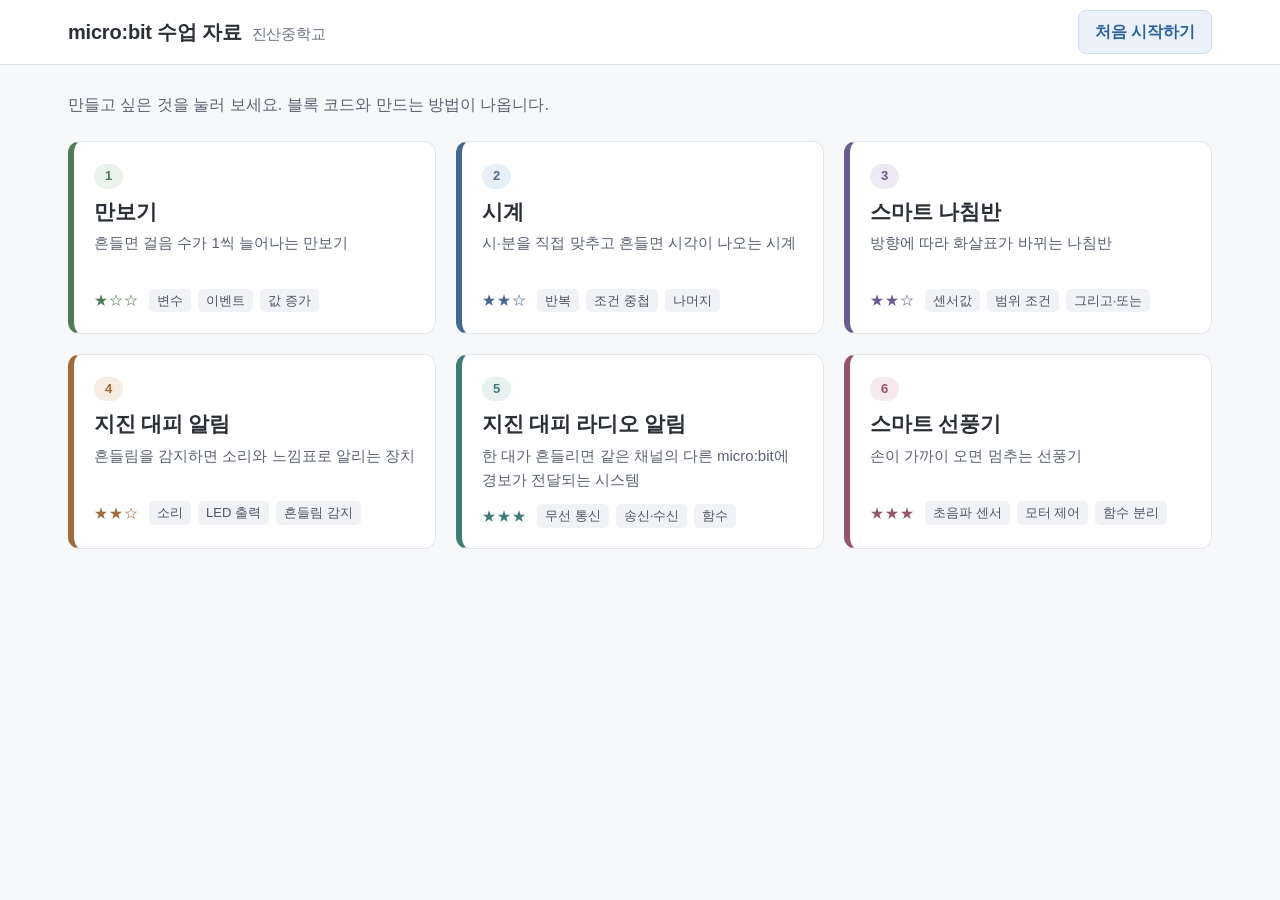
==== index.html @ 0a80237f "Add micro:bit class materials site (home + 6 projects) 정적 사이트 하나로 수업에서 만든 6개 프로젝트의 블록 코드와 만드는 법을 학생이" ====
<!DOCTYPE html>
<html lang="ko">
<head>
<meta charset="utf-8">
<meta name="viewport" content="width=1200">
<title>micro:bit 수업 자료</title>
<meta name="description" content="micro:bit 코딩 수업에서 만든 6개 프로젝트의 블록 코드와 만드는 법">
<link rel="stylesheet" href="style.css">
</head>
<body>

<header class="site-header">
  <div class="wrap">
    <a class="site-title" href="index.html">micro:bit 수업 자료<span class="sub">진산중학교</span></a>
    <a class="header-link" href="step.html">처음 시작하기</a>
  </div>
</header>

<main class="home-main">
  <div class="wrap">
    <p class="home-lead">만들고 싶은 것을 눌러 보세요. 블록 코드와 만드는 방법이 나옵니다.</p>

    <div class="card-grid">

      <a class="card c1" href="p1-pedometer.html">
        <span class="card-num">1</span>
        <h2 class="card-title">만보기</h2>
        <p class="card-desc">흔들면 걸음 수가 1씩 늘어나는 만보기</p>
        <p class="card-meta">
          <span class="level" aria-label="난이도 3단계 중 1단계">★☆☆</span>
          <span class="tag">변수</span>
          <span class="tag">이벤트</span>
          <span class="tag">값 증가</span>
        </p>
      </a>

      <a class="card c2" href="p2-clock.html">
        <span class="card-num">2</span>
        <h2 class="card-title">시계</h2>
        <p class="card-desc">시·분을 직접 맞추고 흔들면 시각이 나오는 시계</p>
        <p class="card-meta">
          <span class="level" aria-label="난이도 3단계 중 2단계">★★☆</span>
          <span class="tag">반복</span>
          <span class="tag">조건 중첩</span>
          <span class="tag">나머지</span>
        </p>
      </a>

      <a class="card c3" href="p3-compass.html">
        <span class="card-num">3</span>
        <h2 class="card-title">스마트 나침반</h2>
        <p class="card-desc">방향에 따라 화살표가 바뀌는 나침반</p>
        <p class="card-meta">
          <span class="level" aria-label="난이도 3단계 중 2단계">★★☆</span>
          <span class="tag">센서값</span>
          <span class="tag">범위 조건</span>
          <span class="tag">그리고·또는</span>
        </p>
      </a>

      <a class="card c4" href="p4-quake.html">
        <span class="card-num">4</span>
        <h2 class="card-title">지진 대피 알림</h2>
        <p class="card-desc">흔들림을 감지하면 소리와 느낌표로 알리는 장치</p>
        <p class="card-meta">
          <span class="level" aria-label="난이도 3단계 중 2단계">★★☆</span>
          <span class="tag">소리</span>
          <span class="tag">LED 출력</span>
          <span class="tag">흔들림 감지</span>
        </p>
      </a>

      <a class="card c5" href="p5-quake-radio.html">
        <span class="card-num">5</span>
        <h2 class="card-title">지진 대피 라디오 알림</h2>
        <p class="card-desc">한 대가 흔들리면 같은 채널의 다른 micro:bit에 경보가 전달되는 시스템</p>
        <p class="card-meta">
          <span class="level" aria-label="난이도 3단계 중 3단계">★★★</span>
          <span class="tag">무선 통신</span>
          <span class="tag">송신·수신</span>
          <span class="tag">함수</span>
        </p>
      </a>

      <a class="card c6" href="p6-fan.html">
        <span class="card-num">6</span>
        <h2 class="card-title">스마트 선풍기</h2>
        <p class="card-desc">손이 가까이 오면 멈추는 선풍기</p>
        <p class="card-meta">
          <span class="level" aria-label="난이도 3단계 중 3단계">★★★</span>
          <span class="tag">초음파 센서</span>
          <span class="tag">모터 제어</span>
          <span class="tag">함수 분리</span>
        </p>
      </a>

    </div>
  </div>
</main>

<script src="script.js"></script>
</body>
</html>
---- style.css ----
@charset "utf-8";

/* ============================================================
   micro:bit 수업 자료 — 공통 스타일
   PC 브라우저 전용. 외부 폰트/CDN 사용 안 함.
   ============================================================ */

/* ---------- 기본값 초기화 ---------- */
*, *::before, *::after { box-sizing: border-box; }

html { -webkit-text-size-adjust: 100%; }

body {
  margin: 0;
  font-family: -apple-system, BlinkMacSystemFont, "Apple SD Gothic Neo",
               "Malgun Gothic", "맑은 고딕", "Noto Sans KR", "Segoe UI", sans-serif;
  font-size: 17px;
  line-height: 1.75;
  color: #2b2f36;
  background: #f7f8fa;
}

h1, h2, h3 { line-height: 1.35; margin: 0; }
p { margin: 0 0 0.8em; }
p:last-child { margin-bottom: 0; }
ul { margin: 0; padding-left: 1.3em; }
li { margin-bottom: 0.35em; }
li:last-child { margin-bottom: 0; }
img { max-width: 100%; display: block; }
a { color: #2f6199; }

/* ---------- 공통 레이아웃 ---------- */
.wrap {
  max-width: 1200px;
  margin: 0 auto;
  padding: 0 28px;
}

.site-header {
  background: #fff;
  border-bottom: 1px solid #e3e6ec;
}

.site-header .wrap {
  display: flex;
  align-items: center;
  justify-content: space-between;
  gap: 20px;
  min-height: 64px;
}

.site-title {
  font-size: 20px;
  font-weight: 700;
  letter-spacing: -0.01em;
  color: #2b2f36;
  text-decoration: none;
}

.site-title .sub {
  font-weight: 400;
  font-size: 15px;
  color: #6b7280;
  margin-left: 10px;
}

.header-link {
  font-size: 16px;
  font-weight: 600;
  text-decoration: none;
  color: #2f6199;
  background: #eaf1fa;
  border: 1px solid #cfdff2;
  border-radius: 8px;
  padding: 7px 16px;
  white-space: nowrap;
}

.header-link:hover { background: #dfeaf7; }

/* ============================================================
   홈 — 프로젝트 카드 3열 x 2행
   ============================================================ */
.home-main { padding: 26px 0 36px; }

.home-lead {
  margin: 0 0 22px;
  font-size: 16px;
  color: #5b6270;
}

.card-grid {
  display: grid;
  grid-template-columns: repeat(3, 1fr);
  gap: 20px;
}

.card {
  display: block;
  text-decoration: none;
  color: inherit;
  background: #fff;
  border: 1px solid #e3e6ec;
  border-left: 6px solid var(--accent, #9aa2ad);
  border-radius: 12px;
  padding: 18px 20px 20px;
}

.card:hover {
  border-color: var(--accent, #9aa2ad);
  border-left-color: var(--accent, #9aa2ad);
  background: var(--tint, #fafbfc);
}

.card-num {
  display: inline-block;
  font-size: 13px;
  font-weight: 700;
  color: var(--accent, #555);
  background: var(--tint, #f0f2f5);
  border-radius: 20px;
  padding: 1px 11px;
  margin-bottom: 9px;
}

.card-title {
  font-size: 21px;
  font-weight: 700;
  margin: 0 0 5px;
  letter-spacing: -0.01em;
}

.card-desc {
  font-size: 15px;
  line-height: 1.6;
  color: #5b6270;
  margin: 0 0 12px;
  min-height: 3em;
}

.card-meta {
  display: flex;
  align-items: center;
  flex-wrap: wrap;
  gap: 7px;
}

.level {
  font-size: 14px;
  letter-spacing: 1px;
  color: var(--accent, #555);
  margin-right: 3px;
}

.tag {
  font-size: 13px;
  line-height: 1.5;
  color: #4b5563;
  background: #f0f2f5;
  border-radius: 5px;
  padding: 2px 8px;
}

/* ============================================================
   상세 페이지
   ============================================================ */
.detail-main { padding: 24px 0 60px; }

.crumb { margin-bottom: 14px; }

.crumb a {
  font-size: 15px;
  text-decoration: none;
  color: #4b5563;
  background: #fff;
  border: 1px solid #dfe3ea;
  border-radius: 8px;
  padding: 6px 14px;
  display: inline-block;
}

.crumb a:hover { background: #f0f2f5; }

.page-head {
  border-left: 6px solid var(--accent, #9aa2ad);
  background: #fff;
  border-radius: 12px;
  border-top: 1px solid #e3e6ec;
  border-right: 1px solid #e3e6ec;
  border-bottom: 1px solid #e3e6ec;
  padding: 20px 26px 22px;
  margin-bottom: 24px;
}

.page-head h1 {
  font-size: 30px;
  letter-spacing: -0.02em;
  margin-bottom: 6px;
}

.page-head .level { font-size: 17px; }

.page-head .head-meta {
  display: flex;
  align-items: center;
  flex-wrap: wrap;
  gap: 7px;
  margin-bottom: 12px;
}

.page-head p { font-size: 17px; color: #3f4652; }

/* --- 2단 레이아웃 --- */
.layout {
  display: grid;
  grid-template-columns: minmax(0, 1.6fr) minmax(0, 1fr);
  gap: 24px;
  align-items: start;
}

/* 가로로 넓은 이미지: 2단 무시하고 전체 폭 */
.layout--wide { grid-template-columns: minmax(0, 1fr); }

.layout--wide .col-info {
  display: grid;
  grid-template-columns: repeat(3, minmax(0, 1fr));
  gap: 24px;
  align-items: start;
}

.col-code, .col-info { min-width: 0; }

.col-info > .box + .box { margin-top: 24px; }
.layout--wide .col-info > .box + .box { margin-top: 0; }

/* 정보 박스가 2개일 때 (전체폭 레이아웃) */
.layout--wide .col-info--two { grid-template-columns: repeat(2, minmax(0, 1fr)); }

/* --- 박스 --- */
.box {
  background: #fff;
  border: 1px solid #e3e6ec;
  border-radius: 12px;
  padding: 18px 22px 20px;
}

.box > h2 {
  font-size: 19px;
  letter-spacing: -0.01em;
  margin: 0 0 12px;
  padding-bottom: 9px;
  border-bottom: 2px solid var(--tint, #eef0f4);
}

.box--full { margin-bottom: 24px; }

/* 주의점 강조 박스 */
.box--note {
  background: #fff8e8;
  border-color: #f0dca8;
}

.box--note > h2 {
  border-bottom-color: #f0dca8;
  color: #8a6416;
}

.box--note > h2::before {
  content: "⚠";
  margin-right: 8px;
}

/* --- 조작표 --- */
table.controls {
  width: 100%;
  border-collapse: collapse;
  font-size: 16px;
}

table.controls th, table.controls td {
  text-align: left;
  vertical-align: top;
  padding: 9px 10px;
  border-bottom: 1px solid #eceef2;
}

table.controls tr:last-child th,
table.controls tr:last-child td { border-bottom: 0; }

table.controls th {
  width: 38%;
  font-weight: 700;
  color: #2b2f36;
  white-space: nowrap;
}

table.controls td { color: #454b56; }

/* --- 이미지 / 라이트박스 트리거 --- */
.shot {
  margin: 0;
  border: 1px solid #e6e8ee;
  border-radius: 10px;
  background: #fbfcfd;
  padding: 10px;
  cursor: zoom-in;
}

.shot img { margin: 0 auto; border-radius: 4px; }

.shot figcaption {
  font-size: 14px;
  color: #6b7280;
  text-align: center;
  margin-top: 9px;
}

.zoom-hint {
  font-size: 14px;
  color: #6b7280;
  margin: 0 0 10px;
}

.zoom-hint::before { content: "🔍"; margin-right: 6px; }

/* 연결 순서 사진 */
.photo-steps { display: grid; gap: 20px; }

.photo-steps .shot img { max-height: 520px; width: auto; }

/* 따라하기 단계 (가로 3칸). 사진 크기가 제각각이라 높이를 맞춰 준다. */
.guide-steps {
  display: grid;
  grid-template-columns: repeat(3, minmax(0, 1fr));
  gap: 20px;
  align-items: start;
}

.guide-steps .shot { display: flex; flex-direction: column; }

/* 세 장의 크기가 제각각이라 높이를 고정해 캡션 줄을 맞춘다 */
.guide-steps .shot img {
  height: 300px;
  width: 100%;
  object-fit: contain;
  margin: 0 auto;
}

.step-no {
  display: inline-block;
  font-size: 13px;
  font-weight: 700;
  color: #fff;
  background: var(--accent, #666);
  border-radius: 20px;
  padding: 1px 10px;
  margin-right: 6px;
}

/* --- MakeCode 버튼 --- */
.makecode {
  margin-top: 16px;
  display: flex;
  flex-wrap: wrap;
  gap: 10px;
}

.btn {
  font-family: inherit;
  font-size: 15px;
  font-weight: 600;
  line-height: 1.4;
  text-decoration: none;
  color: #333a44;
  background: #fff;
  border: 1px solid #d3d8e0;
  border-radius: 8px;
  padding: 9px 16px;
  cursor: pointer;
}

.btn:hover { background: #f0f2f5; }

.btn--primary {
  color: #fff;
  background: #4a6fa5;
  border-color: #41628f;
}

.btn--primary:hover { background: #41628f; }

.makecode-msg {
  width: 100%;
  font-size: 15px;
  color: #8a6416;
  background: #fff8e8;
  border: 1px solid #f0dca8;
  border-radius: 8px;
  padding: 10px 14px;
  margin: 0;
}

.makecode-embed { width: 100%; margin-top: 4px; }

.makecode-embed iframe {
  width: 100%;
  height: 620px;
  border: 1px solid #d3d8e0;
  border-radius: 8px;
  background: #fff;
}

/* ============================================================
   라이트박스
   ============================================================ */
.lightbox {
  position: fixed;
  inset: 0;
  z-index: 100;
  background: rgba(17, 20, 26, 0.92);
  overflow: auto;          /* 배선도처럼 화면보다 큰 이미지도 스크롤 */
  cursor: zoom-out;
  padding: 56px 24px 40px;
}

.lightbox[hidden] { display: none; }

.lightbox img {
  display: block;
  margin: 0 auto;
  max-width: none;          /* 원본 크기 */
  background: #fff;
  border-radius: 4px;
}

.lightbox-close {
  position: fixed;
  top: 14px;
  right: 20px;
  font-family: inherit;
  font-size: 15px;
  font-weight: 600;
  color: #fff;
  background: rgba(255, 255, 255, 0.16);
  border: 1px solid rgba(255, 255, 255, 0.4);
  border-radius: 8px;
  padding: 8px 16px;
  cursor: pointer;
}

.lightbox-close:hover { background: rgba(255, 255, 255, 0.28); }

body.lb-open { overflow: hidden; }

/* ============================================================
   프로젝트별 색 (채도 낮게)
   ============================================================ */
.c1 { --accent: #4f7d55; --tint: #eaf2eb; }  /* 만보기   */
.c2 { --accent: #46688f; --tint: #e9eff6; }  /* 시계     */
.c3 { --accent: #6a5c8c; --tint: #eeeaf5; }  /* 나침반   */
.c4 { --accent: #a06a3c; --tint: #f6ece1; }  /* 지진알림 */
.c5 { --accent: #3f7c78; --tint: #e6f1f0; }  /* 라디오   */
.c6 { --accent: #94566c; --tint: #f6e9ee; }  /* 선풍기   */
.c0 { --accent: #5b6270; --tint: #eef0f3; }  /* 시작하기 */

/* ============================================================
   인쇄 — A4 학습지
   ============================================================ */
@media print {
  @page { size: A4 portrait; margin: 14mm 12mm; }

  body {
    background: #fff;
    font-size: 11pt;
    line-height: 1.55;
    color: #000;
  }

  .wrap { max-width: none; padding: 0; }

  /* 화면 전용 요소 숨김 */
  .site-header,
  .crumb,
  .makecode,
  .makecode-embed,
  .zoom-hint,
  .lightbox,
  .lightbox-close,
  .home-lead { display: none !important; }

  /* 2단 -> 1단 */
  .layout,
  .layout--wide .col-info,
  .layout--wide .col-info--two {
    display: block;
  }

  .col-info > .box + .box,
  .layout--wide .col-info > .box + .box { margin-top: 10pt; }

  .col-code { margin-bottom: 10pt; }

  .page-head,
  .box,
  .shot,
  .photo-steps .shot,
  table.controls tr {
    break-inside: avoid;
    page-break-inside: avoid;
  }

  .page-head {
    border: 0;
    border-left: 3pt solid #666;
    border-radius: 0;
    padding: 0 0 8pt 8pt;
    margin-bottom: 10pt;
  }

  .page-head h1 { font-size: 19pt; }

  .box {
    border: 1pt solid #b9bec7;
    border-radius: 0;
    padding: 8pt 10pt;
    margin-bottom: 10pt;
  }

  .box--note { background: #f4f4f4; }

  .box > h2 { font-size: 12.5pt; border-bottom: 1pt solid #b9bec7; }

  .shot { border: 0; padding: 0; background: none; }

  /* 이미지가 페이지를 넘기지 않도록 높이 제한 */
  .shot img { max-height: 150mm; width: auto; margin: 0 auto; }

  .photo-steps .shot img { max-height: 95mm; }

  /* 선풍기(6번)는 배선도 + 연결 사진 + 블록 코드가 모두 들어가 분량이 많다.
     인쇄할 때만 이미지를 조금 줄이고, 연결 사진 3장을 한 줄에 나란히 놓는다. */
  .c6 .shot img { max-height: 120mm; }

  .c6 .photo-steps {
    display: grid;
    grid-template-columns: repeat(3, minmax(0, 1fr));
    gap: 6pt;
  }

  .c6 .photo-steps .shot img { max-height: 55mm; }

  .c6 .photo-steps figcaption { font-size: 8.5pt; line-height: 1.4; }

  .guide-steps { gap: 6pt; }
  .guide-steps .shot img { height: 48mm; width: 100%; object-fit: contain; }
  .guide-steps figcaption { font-size: 8.5pt; line-height: 1.4; }

  a { color: #000; text-decoration: none; }

  .card-grid { display: block; }
}
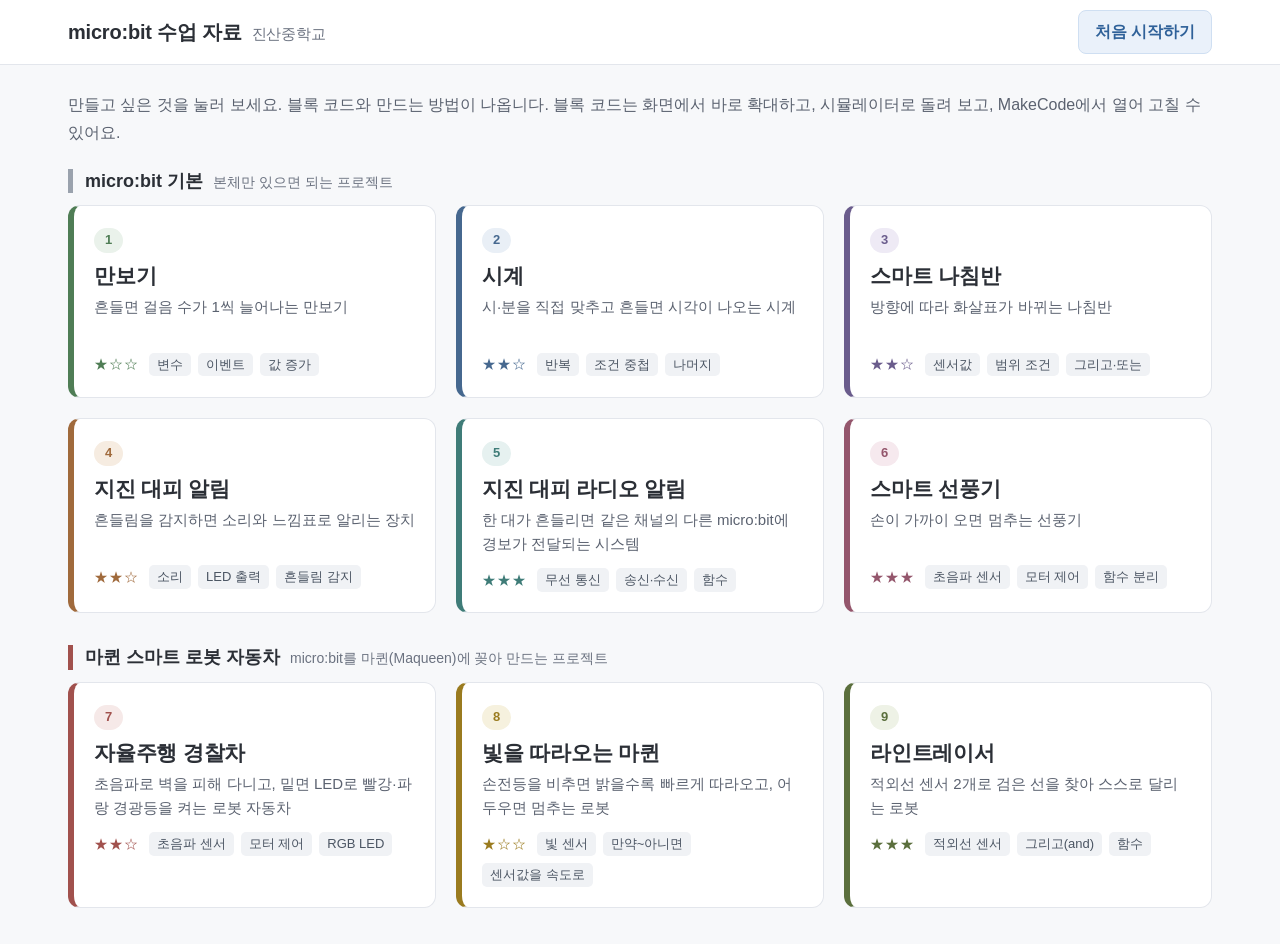
==== commit c15e53f3: "Add Maqueen robot-car projects and replace block-code images with MakeCode embeds 마퀸 스마트 로봇 자동차 교보재(" ====
--- a/index.html
+++ b/index.html
@@ -4,7 +4,7 @@
 <meta charset="utf-8">
 <meta name="viewport" content="width=1200">
 <title>micro:bit 수업 자료</title>
-<meta name="description" content="micro:bit 코딩 수업에서 만든 6개 프로젝트의 블록 코드와 만드는 법">
+<meta name="description" content="micro:bit 코딩 수업에서 만든 9개 프로젝트의 블록 코드와 만드는 법. micro:bit 기본 6개 + 마퀸 로봇 자동차 3개">
 <link rel="stylesheet" href="style.css">
 </head>
 <body>
@@ -18,8 +18,9 @@
 
 <main class="home-main">
   <div class="wrap">
-    <p class="home-lead">만들고 싶은 것을 눌러 보세요. 블록 코드와 만드는 방법이 나옵니다.</p>
+    <p class="home-lead">만들고 싶은 것을 눌러 보세요. 블록 코드와 만드는 방법이 나옵니다. 블록 코드는 화면에서 바로 확대하고, 시뮬레이터로 돌려 보고, MakeCode에서 열어 고칠 수 있어요.</p>
 
+    <h2 class="group-title">micro:bit 기본<span class="sub">본체만 있으면 되는 프로젝트</span></h2>
     <div class="card-grid">
 
       <a class="card c1" href="p1-pedometer.html">
@@ -95,6 +96,47 @@
       </a>
 
     </div>
+
+    <h2 class="group-title group-title--maqueen">마퀸 스마트 로봇 자동차<span class="sub">micro:bit를 마퀸(Maqueen)에 꽂아 만드는 프로젝트</span></h2>
+    <div class="card-grid">
+
+      <a class="card c7" href="p7-maqueen-police.html">
+        <span class="card-num">7</span>
+        <h2 class="card-title">자율주행 경찰차</h2>
+        <p class="card-desc">초음파로 벽을 피해 다니고, 밑면 LED로 빨강·파랑 경광등을 켜는 로봇 자동차</p>
+        <p class="card-meta">
+          <span class="level" aria-label="난이도 3단계 중 2단계">★★☆</span>
+          <span class="tag">초음파 센서</span>
+          <span class="tag">모터 제어</span>
+          <span class="tag">RGB LED</span>
+        </p>
+      </a>
+
+      <a class="card c8" href="p8-maqueen-light.html">
+        <span class="card-num">8</span>
+        <h2 class="card-title">빛을 따라오는 마퀸</h2>
+        <p class="card-desc">손전등을 비추면 밝을수록 빠르게 따라오고, 어두우면 멈추는 로봇</p>
+        <p class="card-meta">
+          <span class="level" aria-label="난이도 3단계 중 1단계">★☆☆</span>
+          <span class="tag">빛 센서</span>
+          <span class="tag">만약~아니면</span>
+          <span class="tag">센서값을 속도로</span>
+        </p>
+      </a>
+
+      <a class="card c9" href="p9-maqueen-line.html">
+        <span class="card-num">9</span>
+        <h2 class="card-title">라인트레이서</h2>
+        <p class="card-desc">적외선 센서 2개로 검은 선을 찾아 스스로 달리는 로봇</p>
+        <p class="card-meta">
+          <span class="level" aria-label="난이도 3단계 중 3단계">★★★</span>
+          <span class="tag">적외선 센서</span>
+          <span class="tag">그리고(and)</span>
+          <span class="tag">함수</span>
+        </p>
+      </a>
+
+    </div>
   </div>
 </main>
 
--- a/style.css
+++ b/style.css
@@ -357,58 +357,209 @@
   margin-right: 6px;
 }
 
-/* --- MakeCode 버튼 --- */
-.makecode {
-  margin-top: 16px;
+
+/* ============================================================
+   MakeCode 임베드 (블록 코드 / 시뮬레이터)
+   공유 링크 하나로 블록 보기, 시뮬레이터 실행, 편집기 열기를 제공한다.
+   ============================================================ */
+.mc {
+  border: 1px solid #e6e8ee;
+  border-radius: 10px;
+  background: #fbfcfd;
+  overflow: hidden;
+}
+
+.mc-tabs {
   display: flex;
+  align-items: center;
   flex-wrap: wrap;
-  gap: 10px;
-}
-
-.btn {
+  gap: 6px;
+  padding: 8px 10px;
+  background: #f0f2f5;
+  border-bottom: 1px solid #e3e6ec;
+}
+
+.mc-tab,
+.mc-open {
   font-family: inherit;
-  font-size: 15px;
+  font-size: 14px;
   font-weight: 600;
   line-height: 1.4;
+  color: #4b5563;
+  background: #fff;
+  border: 1px solid #d9dee6;
+  border-radius: 7px;
+  padding: 6px 13px;
+  cursor: pointer;
   text-decoration: none;
-  color: #333a44;
-  background: #fff;
-  border: 1px solid #d3d8e0;
-  border-radius: 8px;
-  padding: 9px 16px;
-  cursor: pointer;
-}
-
-.btn:hover { background: #f0f2f5; }
-
-.btn--primary {
+  white-space: nowrap;
+}
+
+.mc-tab:hover, .mc-open:hover { border-color: var(--accent, #9aa2ad); }
+
+.mc-tab.is-on {
   color: #fff;
-  background: #4a6fa5;
-  border-color: #41628f;
-}
-
-.btn--primary:hover { background: #41628f; }
-
-.makecode-msg {
+  background: var(--accent, #555);
+  border-color: var(--accent, #555);
+}
+
+.mc-spacer { flex: 1; }
+
+.mc-open {
+  color: #fff;
+  background: #2f6199;
+  border-color: #2f6199;
+}
+
+.mc-open:hover { background: #26507f; border-color: #26507f; }
+
+.mc-open::after { content: " ↗"; }
+
+.mc-frame {
+  position: relative;
+  height: 560px;
+  background: #fff;
+}
+
+.mc--tall .mc-frame { height: 86vh; }
+
+.mc-frame iframe {
+  position: absolute;
+  inset: 0;
   width: 100%;
+  height: 100%;
+  border: 0;
+}
+
+.mc-frame iframe[hidden] { display: none; }
+
+.mc-tip {
+  font-size: 14px;
+  color: #6b7280;
+  margin: 0;
+  padding: 9px 12px;
+  border-top: 1px solid #eceef2;
+  background: #fff;
+}
+
+.mc-tip::before { content: "💡"; margin-right: 6px; }
+
+/* 인쇄 전용 요소 — 화면에서는 숨긴다 */
+.print-only { display: none; }
+
+/* 프로젝트 동작 영상 */
+.demo {
+  margin: 0;
+  border: 1px solid #e6e8ee;
+  border-radius: 10px;
+  background: #111;
+  overflow: hidden;
+}
+
+.demo video {
+  display: block;
+  width: 100%;
+  max-height: 480px;
+  background: #000;
+}
+
+.demo figcaption {
+  font-size: 14px;
+  color: #6b7280;
+  background: #fbfcfd;
+  padding: 8px 12px;
+}
+
+/* 만드는 순서 */
+.steps { margin: 0; padding-left: 0; list-style: none; counter-reset: step; }
+
+.steps > li {
+  position: relative;
+  padding-left: 40px;
+  margin-bottom: 12px;
+  counter-increment: step;
+}
+
+.steps > li::before {
+  content: counter(step);
+  position: absolute;
+  left: 0;
+  top: 2px;
+  width: 27px;
+  height: 27px;
+  line-height: 27px;
+  text-align: center;
+  font-size: 14px;
+  font-weight: 700;
+  color: #fff;
+  background: var(--accent, #666);
+  border-radius: 50%;
+}
+
+.steps > li > strong:first-child { display: block; }
+
+/* 센서 값 → 동작 표 */
+table.matrix {
+  width: 100%;
+  border-collapse: collapse;
   font-size: 15px;
-  color: #8a6416;
-  background: #fff8e8;
-  border: 1px solid #f0dca8;
-  border-radius: 8px;
-  padding: 10px 14px;
-  margin: 0;
-}
-
-.makecode-embed { width: 100%; margin-top: 4px; }
-
-.makecode-embed iframe {
-  width: 100%;
-  height: 620px;
-  border: 1px solid #d3d8e0;
-  border-radius: 8px;
-  background: #fff;
-}
+}
+
+table.matrix th, table.matrix td {
+  text-align: left;
+  padding: 8px 10px;
+  border-bottom: 1px solid #eceef2;
+  vertical-align: top;
+}
+
+table.matrix thead th {
+  font-size: 14px;
+  color: #6b7280;
+  background: #f7f8fa;
+  border-bottom: 2px solid #e3e6ec;
+}
+
+table.matrix .v0 { color: #2b2f36; font-weight: 700; }
+table.matrix .v1 { color: #a1514d; font-weight: 700; }
+
+/* 도전 과제 카드 */
+.challenges {
+  display: grid;
+  grid-template-columns: repeat(2, minmax(0, 1fr));
+  gap: 14px;
+}
+
+.challenges > div {
+  background: var(--tint, #f7f8fa);
+  border-radius: 10px;
+  padding: 12px 15px;
+  font-size: 15px;
+}
+
+.challenges > div > strong { display: block; margin-bottom: 3px; }
+
+/* 홈 — 프로젝트 묶음 제목 */
+.group-title {
+  font-size: 18px;
+  font-weight: 700;
+  color: #2b2f36;
+  margin: 30px 0 12px;
+  padding-left: 12px;
+  border-left: 5px solid #9aa2ad;
+}
+
+.group-title:first-of-type { margin-top: 0; }
+
+.group-title .sub {
+  font-size: 14px;
+  font-weight: 400;
+  color: #6b7280;
+  margin-left: 10px;
+}
+
+.card-grid + .group-title { margin-top: 32px; }
+
+.group-title--maqueen { border-left-color: #a1514d; }
 
 /* ============================================================
    라이트박스
@@ -461,6 +612,9 @@
 .c4 { --accent: #a06a3c; --tint: #f6ece1; }  /* 지진알림 */
 .c5 { --accent: #3f7c78; --tint: #e6f1f0; }  /* 라디오   */
 .c6 { --accent: #94566c; --tint: #f6e9ee; }  /* 선풍기   */
+.c7 { --accent: #a1514d; --tint: #f6e9e8; }  /* 마퀸 경찰차   */
+.c8 { --accent: #9a7b1f; --tint: #f6f1de; }  /* 마퀸 빛       */
+.c9 { --accent: #5b6f3d; --tint: #eef2e6; }  /* 마퀸 라인트레이서 */
 .c0 { --accent: #5b6270; --tint: #eef0f3; }  /* 시작하기 */
 
 /* ============================================================
@@ -481,12 +635,26 @@
   /* 화면 전용 요소 숨김 */
   .site-header,
   .crumb,
-  .makecode,
-  .makecode-embed,
   .zoom-hint,
   .lightbox,
   .lightbox-close,
+  .mc-tabs,
+  .mc-frame,
+  .mc-tip,
+  .demo,
+  .box--demo,
   .home-lead { display: none !important; }
+
+  /* MakeCode 임베드는 인쇄되지 않으므로 그림/주소로 대신한다 */
+  .mc { border: 0; background: none; }
+  .print-only { display: block; }
+  .mc-print-url {
+    font-size: 10pt;
+    color: #000;
+    margin: 4pt 0 0;
+  }
+  .challenges { display: block; }
+  .challenges > div { margin-bottom: 6pt; border: 1pt solid #b9bec7; }
 
   /* 2단 -> 1단 */
   .layout,
@@ -559,3 +727,7 @@
 
   .card-grid { display: block; }
 }
+
+/* 따라하기 단계가 2칸일 때 (가로로 넓은 스크린샷) */
+.guide-steps--two { grid-template-columns: repeat(2, minmax(0, 1fr)); }
+.guide-steps--two .shot img { height: auto; }
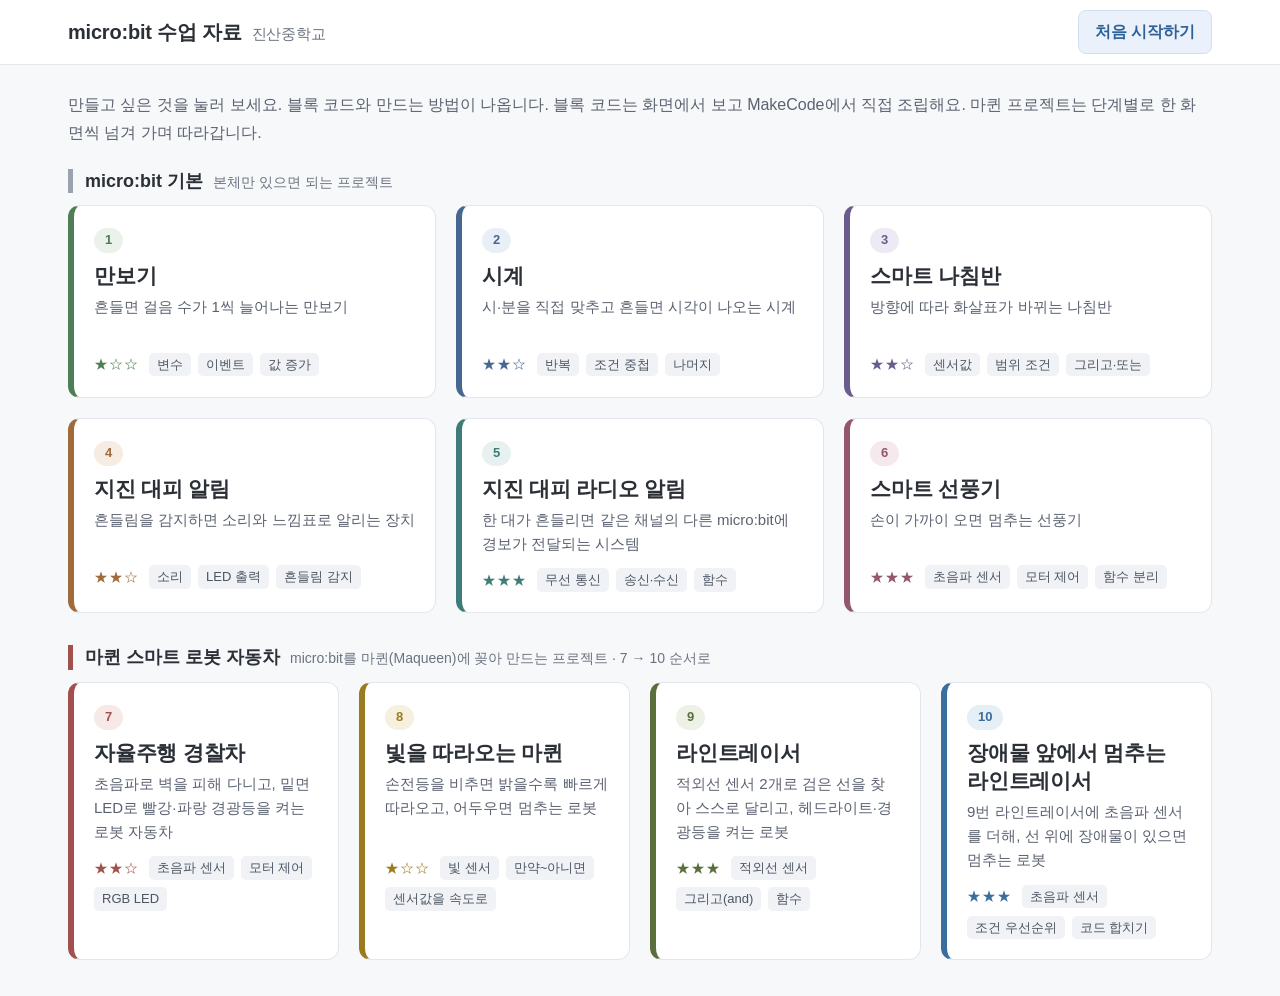
==== commit 2e1db598: "Make MakeCode embeds view-only, split line-tracer stop into project 10, add step navigation - Block-" ====
--- a/index.html
+++ b/index.html
@@ -4,7 +4,7 @@
 <meta charset="utf-8">
 <meta name="viewport" content="width=1200">
 <title>micro:bit 수업 자료</title>
-<meta name="description" content="micro:bit 코딩 수업에서 만든 9개 프로젝트의 블록 코드와 만드는 법. micro:bit 기본 6개 + 마퀸 로봇 자동차 3개">
+<meta name="description" content="micro:bit 코딩 수업에서 만든 10개 프로젝트의 블록 코드와 만드는 법. micro:bit 기본 6개 + 마퀸 로봇 자동차 4개">
 <link rel="stylesheet" href="style.css">
 </head>
 <body>
@@ -18,7 +18,7 @@
 
 <main class="home-main">
   <div class="wrap">
-    <p class="home-lead">만들고 싶은 것을 눌러 보세요. 블록 코드와 만드는 방법이 나옵니다. 블록 코드는 화면에서 바로 확대하고, 시뮬레이터로 돌려 보고, MakeCode에서 열어 고칠 수 있어요.</p>
+    <p class="home-lead">만들고 싶은 것을 눌러 보세요. 블록 코드와 만드는 방법이 나옵니다. 블록 코드는 화면에서 보고 MakeCode에서 직접 조립해요. 마퀸 프로젝트는 단계별로 한 화면씩 넘겨 가며 따라갑니다.</p>
 
     <h2 class="group-title">micro:bit 기본<span class="sub">본체만 있으면 되는 프로젝트</span></h2>
     <div class="card-grid">
@@ -97,8 +97,8 @@
 
     </div>
 
-    <h2 class="group-title group-title--maqueen">마퀸 스마트 로봇 자동차<span class="sub">micro:bit를 마퀸(Maqueen)에 꽂아 만드는 프로젝트</span></h2>
-    <div class="card-grid">
+    <h2 class="group-title group-title--maqueen">마퀸 스마트 로봇 자동차<span class="sub">micro:bit를 마퀸(Maqueen)에 꽂아 만드는 프로젝트 · 7 → 10 순서로</span></h2>
+    <div class="card-grid card-grid--four">
 
       <a class="card c7" href="p7-maqueen-police.html">
         <span class="card-num">7</span>
@@ -127,12 +127,24 @@
       <a class="card c9" href="p9-maqueen-line.html">
         <span class="card-num">9</span>
         <h2 class="card-title">라인트레이서</h2>
-        <p class="card-desc">적외선 센서 2개로 검은 선을 찾아 스스로 달리는 로봇</p>
+        <p class="card-desc">적외선 센서 2개로 검은 선을 찾아 스스로 달리고, 헤드라이트·경광등을 켜는 로봇</p>
         <p class="card-meta">
           <span class="level" aria-label="난이도 3단계 중 3단계">★★★</span>
           <span class="tag">적외선 센서</span>
           <span class="tag">그리고(and)</span>
           <span class="tag">함수</span>
+        </p>
+      </a>
+
+      <a class="card c10" href="p10-maqueen-line-stop.html">
+        <span class="card-num">10</span>
+        <h2 class="card-title">장애물 앞에서 멈추는 라인트레이서</h2>
+        <p class="card-desc">9번 라인트레이서에 초음파 센서를 더해, 선 위에 장애물이 있으면 멈추는 로봇</p>
+        <p class="card-meta">
+          <span class="level" aria-label="난이도 3단계 중 3단계">★★★</span>
+          <span class="tag">초음파 센서</span>
+          <span class="tag">조건 우선순위</span>
+          <span class="tag">코드 합치기</span>
         </p>
       </a>
 
--- a/style.css
+++ b/style.css
@@ -359,8 +359,9 @@
 
 
 /* ============================================================
-   MakeCode 임베드 (블록 코드 / 시뮬레이터)
-   공유 링크 하나로 블록 보기, 시뮬레이터 실행, 편집기 열기를 제공한다.
+   MakeCode 임베드 (블록 코드 보기 전용 / 시뮬레이터)
+   블록 코드 iframe 은 pointer-events 를 막아 안의 어떤 버튼도 눌리지 않는다.
+   학생이 임베드 안의 "편집" 버튼으로 MakeCode 편집기를 여는 것을 막기 위함.
    ============================================================ */
 .mc {
   border: 1px solid #e6e8ee;
@@ -379,8 +380,7 @@
   border-bottom: 1px solid #e3e6ec;
 }
 
-.mc-tab,
-.mc-open {
+.mc-tab {
   font-family: inherit;
   font-size: 14px;
   font-weight: 600;
@@ -395,7 +395,7 @@
   white-space: nowrap;
 }
 
-.mc-tab:hover, .mc-open:hover { border-color: var(--accent, #9aa2ad); }
+.mc-tab:hover { border-color: var(--accent, #9aa2ad); }
 
 .mc-tab.is-on {
   color: #fff;
@@ -403,17 +403,21 @@
   border-color: var(--accent, #555);
 }
 
+/* 탭이 하나뿐인 페이지(마퀸)에서 쓰는 제목 라벨 */
+.mc-label {
+  font-size: 14px;
+  font-weight: 700;
+  color: #4b5563;
+  padding: 6px 4px;
+}
+
+.mc-label .sub {
+  font-weight: 500;
+  color: #6b7280;
+  margin-left: 6px;
+}
+
 .mc-spacer { flex: 1; }
-
-.mc-open {
-  color: #fff;
-  background: #2f6199;
-  border-color: #2f6199;
-}
-
-.mc-open:hover { background: #26507f; border-color: #26507f; }
-
-.mc-open::after { content: " ↗"; }
 
 .mc-frame {
   position: relative;
@@ -430,6 +434,9 @@
   height: 100%;
   border: 0;
 }
+
+/* 보기 전용: 블록 코드 iframe 은 클릭·드래그·휠이 전혀 들어가지 않는다 */
+.mc-frame iframe[data-view="blocks"] { pointer-events: none; }
 
 .mc-frame iframe[hidden] { display: none; }
 
@@ -560,6 +567,157 @@
 .card-grid + .group-title { margin-top: 32px; }
 
 .group-title--maqueen { border-left-color: #a1514d; }
+
+/* 마퀸 카드 4장은 한 줄에 */
+.card-grid--four { grid-template-columns: repeat(4, 1fr); }
+.card-grid--four .card-desc { min-height: 4.8em; }
+
+/* ============================================================
+   단계 페이지 (마퀸 프로젝트)
+   <section class="step" id="s1" data-title="소개"> 를 한 번에 하나만 보여 준다.
+   script.js 가 .steps-on 을 붙이고 위 탭(.stepnav)·아래 버튼(.stepfoot)을 만든다.
+   JS 가 없으면 모든 단계가 순서대로 다 보인다.
+   ============================================================ */
+.stepnav { margin: 0 0 22px; }
+
+.stepnav ol {
+  list-style: none;
+  margin: 0;
+  padding: 0;
+  display: flex;
+  flex-wrap: wrap;
+  gap: 8px;
+}
+
+.stepnav a {
+  display: inline-flex;
+  align-items: center;
+  gap: 8px;
+  font-size: 15px;
+  font-weight: 600;
+  color: #4b5563;
+  background: #fff;
+  border: 1px solid #dfe3ea;
+  border-radius: 999px;
+  padding: 7px 16px 7px 8px;
+  text-decoration: none;
+  white-space: nowrap;
+}
+
+.stepnav a:hover { border-color: var(--accent, #9aa2ad); background: var(--tint, #f7f8fa); }
+
+.stepnav a.is-on {
+  color: #fff;
+  background: var(--accent, #555);
+  border-color: var(--accent, #555);
+}
+
+.stepnav-n {
+  display: inline-block;
+  width: 24px;
+  height: 24px;
+  line-height: 24px;
+  text-align: center;
+  font-size: 13px;
+  font-weight: 700;
+  color: var(--accent, #555);
+  background: var(--tint, #f0f2f5);
+  border-radius: 50%;
+}
+
+.stepnav a.is-on .stepnav-n { color: #fff; background: rgba(255, 255, 255, 0.24); }
+
+/* 단계 안 블록들 사이 간격 (인라인 margin-top 대신) */
+.step > * + * { margin-top: 24px; }
+.step > .box--full { margin-bottom: 0; }
+
+/* 브라우저가 #s3 으로 점프할 때 위쪽 단계 탭이 가려지지 않게 (script.js 의 STEP_OFFSET 과 같은 값) */
+.step { scroll-margin-top: 74px; }
+
+.steps-on .step { display: none; }
+.steps-on .step.is-on { display: block; }
+
+.stepfoot {
+  display: flex;
+  align-items: center;
+  justify-content: space-between;
+  gap: 16px;
+  margin-top: 28px;
+  padding-top: 18px;
+  border-top: 1px solid #e3e6ec;
+}
+
+.stepbtn {
+  font-size: 16px;
+  font-weight: 600;
+  text-decoration: none;
+  border-radius: 9px;
+  padding: 10px 18px;
+  white-space: nowrap;
+}
+
+.stepbtn--prev {
+  color: #4b5563;
+  background: #fff;
+  border: 1px solid #dfe3ea;
+}
+
+.stepbtn--prev:hover { background: #f0f2f5; }
+
+.stepbtn--next {
+  color: #fff;
+  background: var(--accent, #555);
+  border: 1px solid var(--accent, #555);
+}
+
+.stepbtn--next:hover { filter: brightness(0.92); }
+
+.stepcount { font-size: 14px; color: #6b7280; }
+
+/* 단계 안에서 "이 단계에서 할 일" 을 짧게 알려 주는 띠 */
+.step-lead {
+  font-size: 16px;
+  color: #3f4652;
+  background: var(--tint, #f0f2f5);
+  border-left: 5px solid var(--accent, #9aa2ad);
+  border-radius: 8px;
+  padding: 12px 18px;
+  margin: 0;
+}
+
+/* 흐름 표시 (거리 재기 → 판단 → 동작) */
+.flow {
+  display: flex;
+  flex-wrap: wrap;
+  align-items: stretch;
+  gap: 10px;
+  margin: 0;
+  padding: 0;
+  list-style: none;
+}
+
+.flow > li {
+  flex: 1 1 0;
+  min-width: 140px;
+  background: var(--tint, #f7f8fa);
+  border-radius: 10px;
+  padding: 12px 14px;
+  font-size: 15px;
+  margin: 0;
+  position: relative;
+}
+
+.flow > li > strong { display: block; margin-bottom: 3px; }
+
+.flow > li + li::before {
+  content: "→";
+  position: absolute;
+  left: -12px;
+  top: 50%;
+  transform: translateY(-50%);
+  color: #9aa2ad;
+  font-weight: 700;
+}
 
 /* ============================================================
    라이트박스
@@ -615,6 +773,7 @@
 .c7 { --accent: #a1514d; --tint: #f6e9e8; }  /* 마퀸 경찰차   */
 .c8 { --accent: #9a7b1f; --tint: #f6f1de; }  /* 마퀸 빛       */
 .c9 { --accent: #5b6f3d; --tint: #eef2e6; }  /* 마퀸 라인트레이서 */
+.c10 { --accent: #3a6e9c; --tint: #e6eef6; } /* 마퀸 장애물 정지 라인트레이서 */
 .c0 { --accent: #5b6270; --tint: #eef0f3; }  /* 시작하기 */
 
 /* ============================================================
@@ -643,16 +802,22 @@
   .mc-tip,
   .demo,
   .box--demo,
+  .stepnav,
+  .stepfoot,
   .home-lead { display: none !important; }
+
+  /* 단계 페이지는 인쇄할 때 모든 단계를 순서대로 */
+  .steps-on .step { display: block; }
+  .step + .step { margin-top: 10pt; }
+  .step-lead { border: 0; border-left: 3pt solid #666; border-radius: 0; background: none; padding: 2pt 0 2pt 8pt; }
+  .flow { display: block; }
+  .flow > li { margin-bottom: 4pt; border: 1pt solid #b9bec7; }
+  .flow > li + li::before { display: none; }
 
   /* MakeCode 임베드는 인쇄되지 않으므로 그림/주소로 대신한다 */
   .mc { border: 0; background: none; }
   .print-only { display: block; }
-  .mc-print-url {
-    font-size: 10pt;
-    color: #000;
-    margin: 4pt 0 0;
-  }
+  .mc-label { display: none; }
   .challenges { display: block; }
   .challenges > div { margin-bottom: 6pt; border: 1pt solid #b9bec7; }
 
@@ -725,7 +890,7 @@
 
   a { color: #000; text-decoration: none; }
 
-  .card-grid { display: block; }
+  .card-grid, .card-grid--four { display: block; }
 }
 
 /* 따라하기 단계가 2칸일 때 (가로로 넓은 스크린샷) */
